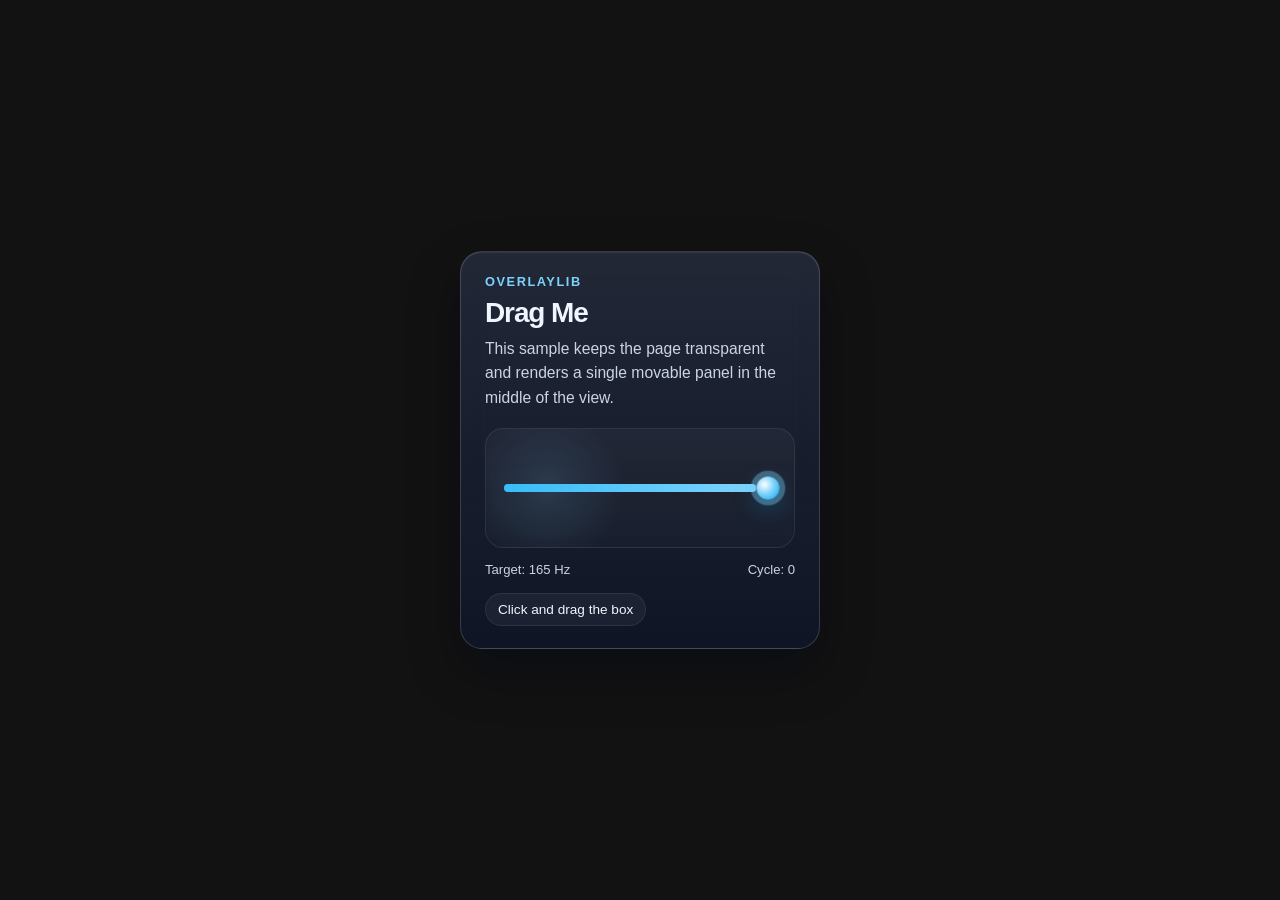
==== samples/index.html @ d5408662 "Initial Commit" ====
<!doctype html>
<html lang="en">
<head>
  <meta charset="utf-8">
  <meta name="viewport" content="width=device-width, initial-scale=1">
  <title>OverlayLib Sample</title>
  <style>
    :root {
      color-scheme: dark;
      --panel-bg: rgba(15, 23, 42, 0.82);
      --panel-border: rgba(255, 255, 255, 0.16);
      --panel-highlight: rgba(125, 211, 252, 0.24);
      --text: #eff6ff;
      --muted: #cbd5e1;
      --accent: #7dd3fc;
      --shadow: rgba(2, 6, 23, 0.35);
    }

    * {
      box-sizing: border-box;
    }

    html,
    body {
      width: 100%;
      height: 100%;
      margin: 0;
      overflow: hidden;
      background: transparent;
      font-family: "IBM Plex Sans", "Segoe UI", sans-serif;
      user-select: none;
    }

    body {
      position: relative;
    }

    .box {
      position: fixed;
      left: 0;
      top: 0;
      width: min(360px, calc(100vw - 32px));
      padding: 22px 24px;
      border: 1px solid var(--panel-border);
      border-radius: 22px;
      background:
        linear-gradient(180deg, rgba(255, 255, 255, 0.08), transparent),
        var(--panel-bg);
      box-shadow:
        0 22px 50px var(--shadow),
        inset 0 1px 0 rgba(255, 255, 255, 0.08);
      transform: translate3d(var(--box-x, 0px), var(--box-y, 0px), 0);
      cursor: grab;
      touch-action: none;
      backdrop-filter: blur(16px);
      will-change: transform;
    }

    .box.dragging {
      cursor: grabbing;
      box-shadow:
        0 18px 32px var(--shadow),
        0 0 0 1px var(--panel-highlight);
      backdrop-filter: none;
    }

    .eyebrow {
      margin: 0 0 10px;
      color: var(--accent);
      font-size: 0.8rem;
      font-weight: 700;
      letter-spacing: 0.12em;
      text-transform: uppercase;
    }

    h1 {
      margin: 0 0 10px;
      color: var(--text);
      font-size: 1.75rem;
      line-height: 1;
      letter-spacing: -0.04em;
    }

    p {
      margin: 0;
      color: var(--muted);
      line-height: 1.55;
      font-size: 0.98rem;
    }

    .stage {
      position: relative;
      height: 120px;
      margin-top: 18px;
      border-radius: 18px;
      border: 1px solid rgba(255, 255, 255, 0.08);
      background:
        radial-gradient(circle at 20% 50%, rgba(125, 211, 252, 0.14), transparent 30%),
        linear-gradient(180deg, rgba(255, 255, 255, 0.04), rgba(255, 255, 255, 0.02));
      overflow: hidden;
    }

    .track {
      position: absolute;
      left: 18px;
      right: 18px;
      top: 50%;
      height: 8px;
      border-radius: 999px;
      transform: translateY(-50%);
      background: rgba(255, 255, 255, 0.08);
      box-shadow: inset 0 0 0 1px rgba(255, 255, 255, 0.04);
    }

    .progress {
      position: absolute;
      inset: 0 auto 0 0;
      width: 100%;
      border-radius: inherit;
      background: linear-gradient(90deg, #38bdf8, #7dd3fc);
      transform: scaleX(0);
      transform-origin: left center;
      will-change: transform;
    }

    .orb {
      position: absolute;
      top: 50%;
      left: 0;
      width: 24px;
      height: 24px;
      border-radius: 999px;
      transform: translate3d(18px, -50%, 0);
      background:
        radial-gradient(circle at 35% 35%, #ffffff, #7dd3fc 45%, #0ea5e9 100%);
      box-shadow:
        0 0 0 6px rgba(125, 211, 252, 0.12),
        0 10px 24px rgba(14, 165, 233, 0.35);
      will-change: transform;
    }

    .stats {
      display: flex;
      justify-content: space-between;
      gap: 12px;
      margin-top: 14px;
      color: var(--muted);
      font-size: 0.82rem;
      font-variant-numeric: tabular-nums;
    }

    .hint {
      display: inline-flex;
      margin-top: 16px;
      padding: 8px 12px;
      border-radius: 999px;
      border: 1px solid rgba(255, 255, 255, 0.08);
      background: rgba(255, 255, 255, 0.05);
      color: var(--text);
      font-size: 0.85rem;
    }
  </style>
</head>
<body>
  <main class="box" id="box" aria-label="Draggable overlay sample">
    <div class="eyebrow">OverlayLib</div>
    <h1>Drag Me</h1>
    <p>
      This sample keeps the page transparent and renders a single movable panel
      in the middle of the view.
    </p>
    <section class="stage" aria-label="165 hertz animation demo">
      <div class="track">
        <div class="progress" id="progress"></div>
      </div>
      <div class="orb" id="orb"></div>
    </section>
    <div class="stats">
      <span id="rate">Target: 165 Hz</span>
      <span id="cycle">Cycle: 0</span>
    </div>
    <div class="hint">Click and drag the box</div>
  </main>

  <script>
    const box = document.getElementById("box");
    const stage = box.querySelector(".stage");
    const orb = document.getElementById("orb");
    const progress = document.getElementById("progress");
    const cycle = document.getElementById("cycle");

    let dragging = false;
    let offsetX = 0;
    let offsetY = 0;
    let animationFrameId = 0;
    let lastFrameTime = 0;
    let cycleCount = 0;
    let cycleProgress = 0;
    let stageWidth = 0;
    let boxX = 0;
    let boxY = 0;
    let targetBoxX = 0;
    let targetBoxY = 0;

    const targetHz = 165;
    const frameStepMs = 1000 / targetHz;
    const cycleDurationMs = 1400;

    function clamp(value, min, max) {
      return Math.min(Math.max(value, min), max);
    }

    function applyBoxPosition() {
      box.style.setProperty("--box-x", `${boxX}px`);
      box.style.setProperty("--box-y", `${boxY}px`);
    }

    function clampBoxPosition(x, y) {
      const width = box.offsetWidth;
      const height = box.offsetHeight;

      return {
        x: clamp(x, 0, window.innerWidth - width),
        y: clamp(y, 0, window.innerHeight - height),
      };
    }

    function queueBoxMove(clientX, clientY) {
      const clamped = clampBoxPosition(clientX - offsetX, clientY - offsetY);
      targetBoxX = clamped.x;
      targetBoxY = clamped.y;
    }

    function updateStageMetrics() {
      stageWidth = stage.clientWidth;
    }

    function centerBox() {
      const centered = clampBoxPosition(
        (window.innerWidth - box.offsetWidth) / 2,
        (window.innerHeight - box.offsetHeight) / 2,
      );

      boxX = centered.x;
      boxY = centered.y;
      targetBoxX = boxX;
      targetBoxY = boxY;
      applyBoxPosition();
    }

    function renderAnimation() {
      const minX = 18;
      const maxX = stageWidth - 18;
      const x = minX + (maxX - minX) * cycleProgress;
      const scale = 0.88 + Math.sin(cycleProgress * Math.PI) * 0.35;
      const glow = 0.12 + cycleProgress * 0.28;

      orb.style.transform = `translate3d(${x}px, -50%, 0) scale(${scale})`;
      orb.style.boxShadow =
        `0 0 0 6px rgba(125, 211, 252, ${glow}), 0 10px 24px rgba(14, 165, 233, 0.35)`;
      progress.style.transform = `scaleX(${cycleProgress})`;
      cycle.textContent = `Cycle: ${cycleCount}`;
    }

    function animate(now) {
      if (dragging && (boxX !== targetBoxX || boxY !== targetBoxY)) {
        boxX = targetBoxX;
        boxY = targetBoxY;
        applyBoxPosition();
      }

      if (lastFrameTime === 0) {
        lastFrameTime = now;
      }

      const elapsed = now - lastFrameTime;

      if (elapsed >= frameStepMs) {
        const steps = Math.floor(elapsed / frameStepMs);
        lastFrameTime += steps * frameStepMs;
        cycleProgress += (steps * frameStepMs) / cycleDurationMs;

        if (cycleProgress >= 1) {
          cycleProgress -= Math.floor(cycleProgress);
          cycleCount += 1;
        }

        renderAnimation();
      }

      animationFrameId = window.requestAnimationFrame(animate);
    }

    box.addEventListener("pointerdown", (event) => {
      dragging = true;
      box.classList.add("dragging");

      const rect = box.getBoundingClientRect();
      offsetX = event.clientX - rect.left;
      offsetY = event.clientY - rect.top;

      box.setPointerCapture(event.pointerId);
      queueBoxMove(event.clientX, event.clientY);
    });

    box.addEventListener("pointermove", (event) => {
      if (!dragging) {
        return;
      }

      queueBoxMove(event.clientX, event.clientY);
    });

    function stopDragging(event) {
      if (!dragging) {
        return;
      }

      dragging = false;
      box.classList.remove("dragging");

      if (event) {
        box.releasePointerCapture(event.pointerId);
      }
    }

    box.addEventListener("pointerup", stopDragging);
    box.addEventListener("pointercancel", stopDragging);
    window.addEventListener("resize", () => {
      updateStageMetrics();

      const clamped = clampBoxPosition(boxX, boxY);
      boxX = clamped.x;
      boxY = clamped.y;
      targetBoxX = boxX;
      targetBoxY = boxY;
      applyBoxPosition();
      renderAnimation();
    });

    updateStageMetrics();
    centerBox();
    renderAnimation();
    animationFrameId = window.requestAnimationFrame(animate);
  </script>
</body>
</html>
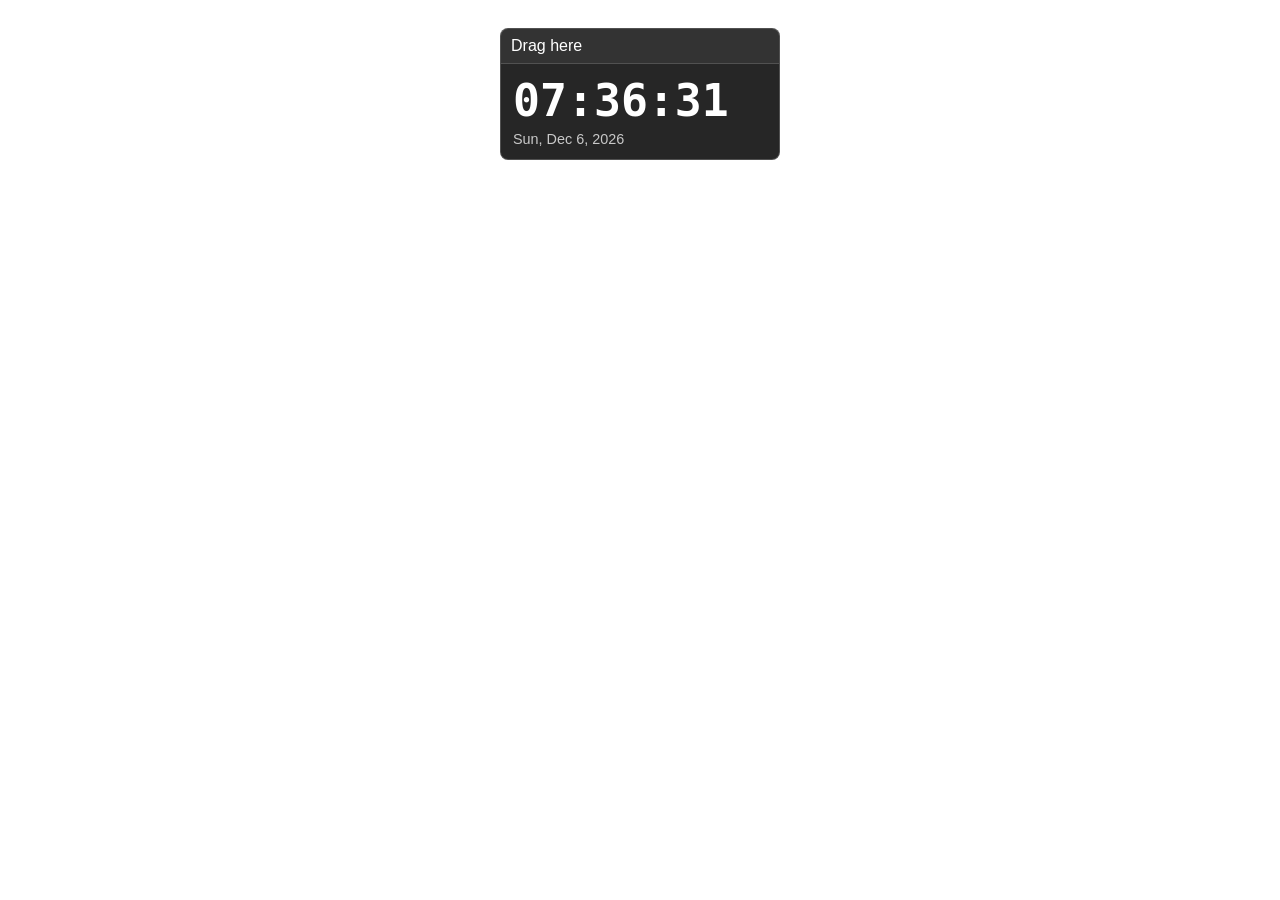
==== commit 06bbdd17: "changed sample" ====
--- a/samples/index.html
+++ b/samples/index.html
@@ -3,345 +3,20 @@
 <head>
   <meta charset="utf-8">
   <meta name="viewport" content="width=device-width, initial-scale=1">
-  <title>OverlayLib Sample</title>
-  <style>
-    :root {
-      color-scheme: dark;
-      --panel-bg: rgba(15, 23, 42, 0.82);
-      --panel-border: rgba(255, 255, 255, 0.16);
-      --panel-highlight: rgba(125, 211, 252, 0.24);
-      --text: #eff6ff;
-      --muted: #cbd5e1;
-      --accent: #7dd3fc;
-      --shadow: rgba(2, 6, 23, 0.35);
-    }
-
-    * {
-      box-sizing: border-box;
-    }
-
-    html,
-    body {
-      width: 100%;
-      height: 100%;
-      margin: 0;
-      overflow: hidden;
-      background: transparent;
-      font-family: "IBM Plex Sans", "Segoe UI", sans-serif;
-      user-select: none;
-    }
-
-    body {
-      position: relative;
-    }
-
-    .box {
-      position: fixed;
-      left: 0;
-      top: 0;
-      width: min(360px, calc(100vw - 32px));
-      padding: 22px 24px;
-      border: 1px solid var(--panel-border);
-      border-radius: 22px;
-      background:
-        linear-gradient(180deg, rgba(255, 255, 255, 0.08), transparent),
-        var(--panel-bg);
-      box-shadow:
-        0 22px 50px var(--shadow),
-        inset 0 1px 0 rgba(255, 255, 255, 0.08);
-      transform: translate3d(var(--box-x, 0px), var(--box-y, 0px), 0);
-      cursor: grab;
-      touch-action: none;
-      backdrop-filter: blur(16px);
-      will-change: transform;
-    }
-
-    .box.dragging {
-      cursor: grabbing;
-      box-shadow:
-        0 18px 32px var(--shadow),
-        0 0 0 1px var(--panel-highlight);
-      backdrop-filter: none;
-    }
-
-    .eyebrow {
-      margin: 0 0 10px;
-      color: var(--accent);
-      font-size: 0.8rem;
-      font-weight: 700;
-      letter-spacing: 0.12em;
-      text-transform: uppercase;
-    }
-
-    h1 {
-      margin: 0 0 10px;
-      color: var(--text);
-      font-size: 1.75rem;
-      line-height: 1;
-      letter-spacing: -0.04em;
-    }
-
-    p {
-      margin: 0;
-      color: var(--muted);
-      line-height: 1.55;
-      font-size: 0.98rem;
-    }
-
-    .stage {
-      position: relative;
-      height: 120px;
-      margin-top: 18px;
-      border-radius: 18px;
-      border: 1px solid rgba(255, 255, 255, 0.08);
-      background:
-        radial-gradient(circle at 20% 50%, rgba(125, 211, 252, 0.14), transparent 30%),
-        linear-gradient(180deg, rgba(255, 255, 255, 0.04), rgba(255, 255, 255, 0.02));
-      overflow: hidden;
-    }
-
-    .track {
-      position: absolute;
-      left: 18px;
-      right: 18px;
-      top: 50%;
-      height: 8px;
-      border-radius: 999px;
-      transform: translateY(-50%);
-      background: rgba(255, 255, 255, 0.08);
-      box-shadow: inset 0 0 0 1px rgba(255, 255, 255, 0.04);
-    }
-
-    .progress {
-      position: absolute;
-      inset: 0 auto 0 0;
-      width: 100%;
-      border-radius: inherit;
-      background: linear-gradient(90deg, #38bdf8, #7dd3fc);
-      transform: scaleX(0);
-      transform-origin: left center;
-      will-change: transform;
-    }
-
-    .orb {
-      position: absolute;
-      top: 50%;
-      left: 0;
-      width: 24px;
-      height: 24px;
-      border-radius: 999px;
-      transform: translate3d(18px, -50%, 0);
-      background:
-        radial-gradient(circle at 35% 35%, #ffffff, #7dd3fc 45%, #0ea5e9 100%);
-      box-shadow:
-        0 0 0 6px rgba(125, 211, 252, 0.12),
-        0 10px 24px rgba(14, 165, 233, 0.35);
-      will-change: transform;
-    }
-
-    .stats {
-      display: flex;
-      justify-content: space-between;
-      gap: 12px;
-      margin-top: 14px;
-      color: var(--muted);
-      font-size: 0.82rem;
-      font-variant-numeric: tabular-nums;
-    }
-
-    .hint {
-      display: inline-flex;
-      margin-top: 16px;
-      padding: 8px 12px;
-      border-radius: 999px;
-      border: 1px solid rgba(255, 255, 255, 0.08);
-      background: rgba(255, 255, 255, 0.05);
-      color: var(--text);
-      font-size: 0.85rem;
-    }
-  </style>
+  <title>OverlayLib Digital Clock</title>
+  <link rel="stylesheet" href="./index.css">
 </head>
 <body>
-  <main class="box" id="box" aria-label="Draggable overlay sample">
-    <div class="eyebrow">OverlayLib</div>
-    <h1>Drag Me</h1>
-    <p>
-      This sample keeps the page transparent and renders a single movable panel
-      in the middle of the view.
-    </p>
-    <section class="stage" aria-label="165 hertz animation demo">
-      <div class="track">
-        <div class="progress" id="progress"></div>
-      </div>
-      <div class="orb" id="orb"></div>
+  <main class="clock-module" id="box" aria-label="Draggable digital clock overlay">
+    <button class="drag-handle" id="dragHandle" type="button" aria-label="Drag the clock overlay">
+      Drag here
+    </button>
+    <section class="display" aria-live="polite">
+      <h1 class="time" id="time">00:00:00</h1>
+      <p class="date" id="date">Loading date...</p>
     </section>
-    <div class="stats">
-      <span id="rate">Target: 165 Hz</span>
-      <span id="cycle">Cycle: 0</span>
-    </div>
-    <div class="hint">Click and drag the box</div>
   </main>
 
-  <script>
-    const box = document.getElementById("box");
-    const stage = box.querySelector(".stage");
-    const orb = document.getElementById("orb");
-    const progress = document.getElementById("progress");
-    const cycle = document.getElementById("cycle");
-
-    let dragging = false;
-    let offsetX = 0;
-    let offsetY = 0;
-    let animationFrameId = 0;
-    let lastFrameTime = 0;
-    let cycleCount = 0;
-    let cycleProgress = 0;
-    let stageWidth = 0;
-    let boxX = 0;
-    let boxY = 0;
-    let targetBoxX = 0;
-    let targetBoxY = 0;
-
-    const targetHz = 165;
-    const frameStepMs = 1000 / targetHz;
-    const cycleDurationMs = 1400;
-
-    function clamp(value, min, max) {
-      return Math.min(Math.max(value, min), max);
-    }
-
-    function applyBoxPosition() {
-      box.style.setProperty("--box-x", `${boxX}px`);
-      box.style.setProperty("--box-y", `${boxY}px`);
-    }
-
-    function clampBoxPosition(x, y) {
-      const width = box.offsetWidth;
-      const height = box.offsetHeight;
-
-      return {
-        x: clamp(x, 0, window.innerWidth - width),
-        y: clamp(y, 0, window.innerHeight - height),
-      };
-    }
-
-    function queueBoxMove(clientX, clientY) {
-      const clamped = clampBoxPosition(clientX - offsetX, clientY - offsetY);
-      targetBoxX = clamped.x;
-      targetBoxY = clamped.y;
-    }
-
-    function updateStageMetrics() {
-      stageWidth = stage.clientWidth;
-    }
-
-    function centerBox() {
-      const centered = clampBoxPosition(
-        (window.innerWidth - box.offsetWidth) / 2,
-        (window.innerHeight - box.offsetHeight) / 2,
-      );
-
-      boxX = centered.x;
-      boxY = centered.y;
-      targetBoxX = boxX;
-      targetBoxY = boxY;
-      applyBoxPosition();
-    }
-
-    function renderAnimation() {
-      const minX = 18;
-      const maxX = stageWidth - 18;
-      const x = minX + (maxX - minX) * cycleProgress;
-      const scale = 0.88 + Math.sin(cycleProgress * Math.PI) * 0.35;
-      const glow = 0.12 + cycleProgress * 0.28;
-
-      orb.style.transform = `translate3d(${x}px, -50%, 0) scale(${scale})`;
-      orb.style.boxShadow =
-        `0 0 0 6px rgba(125, 211, 252, ${glow}), 0 10px 24px rgba(14, 165, 233, 0.35)`;
-      progress.style.transform = `scaleX(${cycleProgress})`;
-      cycle.textContent = `Cycle: ${cycleCount}`;
-    }
-
-    function animate(now) {
-      if (dragging && (boxX !== targetBoxX || boxY !== targetBoxY)) {
-        boxX = targetBoxX;
-        boxY = targetBoxY;
-        applyBoxPosition();
-      }
-
-      if (lastFrameTime === 0) {
-        lastFrameTime = now;
-      }
-
-      const elapsed = now - lastFrameTime;
-
-      if (elapsed >= frameStepMs) {
-        const steps = Math.floor(elapsed / frameStepMs);
-        lastFrameTime += steps * frameStepMs;
-        cycleProgress += (steps * frameStepMs) / cycleDurationMs;
-
-        if (cycleProgress >= 1) {
-          cycleProgress -= Math.floor(cycleProgress);
-          cycleCount += 1;
-        }
-
-        renderAnimation();
-      }
-
-      animationFrameId = window.requestAnimationFrame(animate);
-    }
-
-    box.addEventListener("pointerdown", (event) => {
-      dragging = true;
-      box.classList.add("dragging");
-
-      const rect = box.getBoundingClientRect();
-      offsetX = event.clientX - rect.left;
-      offsetY = event.clientY - rect.top;
-
-      box.setPointerCapture(event.pointerId);
-      queueBoxMove(event.clientX, event.clientY);
-    });
-
-    box.addEventListener("pointermove", (event) => {
-      if (!dragging) {
-        return;
-      }
-
-      queueBoxMove(event.clientX, event.clientY);
-    });
-
-    function stopDragging(event) {
-      if (!dragging) {
-        return;
-      }
-
-      dragging = false;
-      box.classList.remove("dragging");
-
-      if (event) {
-        box.releasePointerCapture(event.pointerId);
-      }
-    }
-
-    box.addEventListener("pointerup", stopDragging);
-    box.addEventListener("pointercancel", stopDragging);
-    window.addEventListener("resize", () => {
-      updateStageMetrics();
-
-      const clamped = clampBoxPosition(boxX, boxY);
-      boxX = clamped.x;
-      boxY = clamped.y;
-      targetBoxX = boxX;
-      targetBoxY = boxY;
-      applyBoxPosition();
-      renderAnimation();
-    });
-
-    updateStageMetrics();
-    centerBox();
-    renderAnimation();
-    animationFrameId = window.requestAnimationFrame(animate);
-  </script>
+  <script src="./index.js"></script>
 </body>
 </html>
--- a/samples/index.css
+++ b/samples/index.css
@@ -0,0 +1,87 @@
+:root {
+  --box-x: 0px;
+  --box-y: 0px;
+}
+
+* {
+  box-sizing: border-box;
+}
+
+html,
+body {
+  width: 100%;
+  height: 100%;
+  margin: 0;
+  overflow: hidden;
+  background: transparent;
+  font-family: "IBM Plex Sans", "Segoe UI", sans-serif;
+  user-select: none;
+}
+
+body {
+  position: relative;
+}
+
+.clock-module {
+  position: fixed;
+  left: 0;
+  top: 0;
+  width: min(280px, calc(100vw - 24px));
+  border: 1px solid rgba(255, 255, 255, 0.2);
+  border-radius: 8px;
+  background: rgba(20, 20, 20, 0.92);
+  transform: translate3d(var(--box-x), var(--box-y), 0);
+  touch-action: none;
+  will-change: transform;
+}
+
+.clock-module.dragging {
+  opacity: 0.95;
+}
+
+.drag-handle {
+  width: 100%;
+  padding: 8px 10px;
+  border: 0;
+  border-bottom: 1px solid rgba(255, 255, 255, 0.15);
+  background: rgba(255, 255, 255, 0.06);
+  color: #fff;
+  cursor: grab;
+  font: inherit;
+  text-align: left;
+}
+
+.drag-handle:focus-visible {
+  outline: 2px solid rgba(255, 255, 255, 0.5);
+  outline-offset: 2px;
+}
+
+.clock-module.dragging .drag-handle {
+  cursor: grabbing;
+}
+
+.display {
+  padding: 12px;
+}
+
+.time {
+  margin: 0;
+  color: #ffffff;
+  font-family: monospace;
+  font-size: clamp(2rem, 10vw, 2.8rem);
+  line-height: 1.1;
+  font-variant-numeric: tabular-nums;
+  white-space: nowrap;
+}
+
+.date {
+  margin: 6px 0 0;
+  color: rgba(255, 255, 255, 0.75);
+  font-size: 0.9rem;
+}
+
+@media (max-width: 520px) {
+  .clock-module {
+    width: calc(100vw - 16px);
+  }
+}
